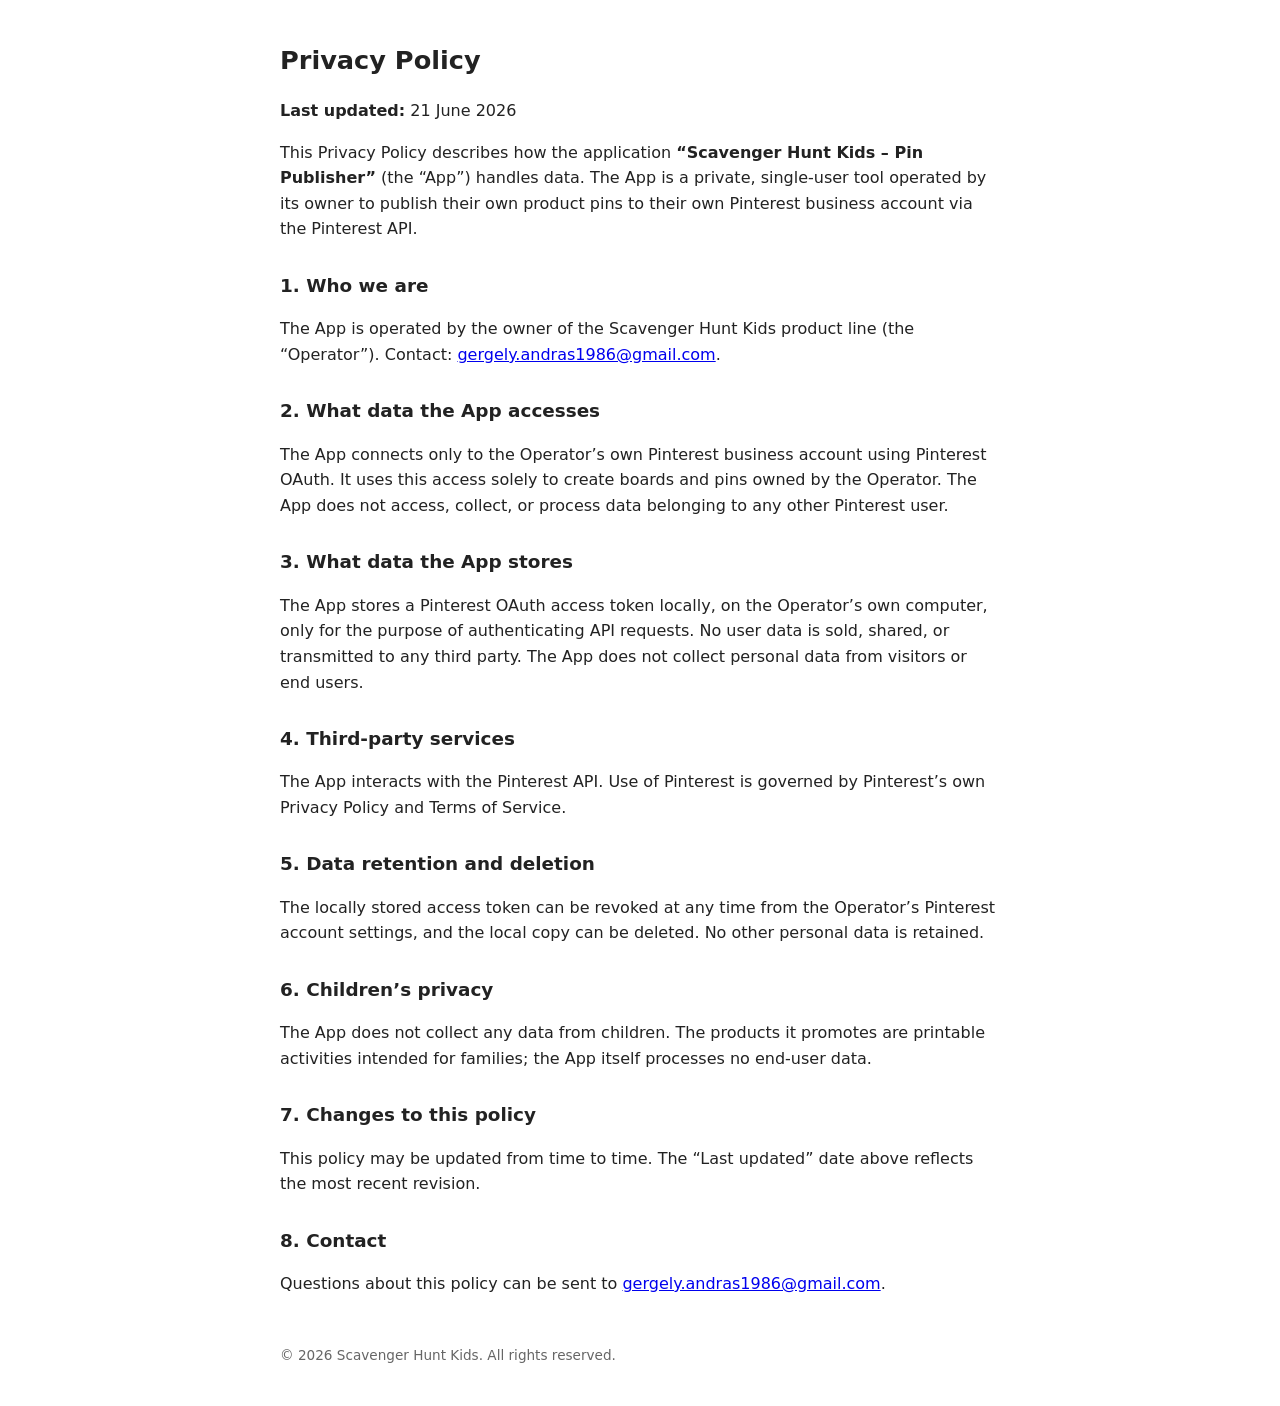
==== index.html @ d019f47f "Add privacy policy page" ====
<!DOCTYPE html>
<html lang="en">
<head>
  <meta charset="utf-8">
  <meta name="viewport" content="width=device-width, initial-scale=1">
  <title>Privacy Policy — Scavenger Hunt Kids</title>
  <style>
    body { font-family: system-ui, -apple-system, Arial, sans-serif; max-width: 720px;
           margin: 40px auto; padding: 0 20px; line-height: 1.6; color: #222; }
    h1 { font-size: 1.6rem; }
    h2 { font-size: 1.15rem; margin-top: 1.8rem; }
    footer { margin-top: 3rem; font-size: 0.85rem; color: #666; }
  </style>
</head>
<body>
  <h1>Privacy Policy</h1>
  <p><strong>Last updated:</strong> 21 June 2026</p>

  <p>This Privacy Policy describes how the application
  <strong>“Scavenger Hunt Kids – Pin Publisher”</strong> (the “App”) handles data.
  The App is a private, single-user tool operated by its owner to publish their own
  product pins to their own Pinterest business account via the Pinterest API.</p>

  <h2>1. Who we are</h2>
  <p>The App is operated by the owner of the Scavenger Hunt Kids product line
  (the “Operator”). Contact: <a href="mailto:gergely.andras1986@gmail.com">gergely.andras1986@gmail.com</a>.</p>

  <h2>2. What data the App accesses</h2>
  <p>The App connects only to the Operator’s own Pinterest business account using
  Pinterest OAuth. It uses this access solely to create boards and pins owned by the
  Operator. The App does not access, collect, or process data belonging to any other
  Pinterest user.</p>

  <h2>3. What data the App stores</h2>
  <p>The App stores a Pinterest OAuth access token locally, on the Operator’s own
  computer, only for the purpose of authenticating API requests. No user data is
  sold, shared, or transmitted to any third party. The App does not collect personal
  data from visitors or end users.</p>

  <h2>4. Third-party services</h2>
  <p>The App interacts with the Pinterest API. Use of Pinterest is governed by
  Pinterest’s own Privacy Policy and Terms of Service.</p>

  <h2>5. Data retention and deletion</h2>
  <p>The locally stored access token can be revoked at any time from the Operator’s
  Pinterest account settings, and the local copy can be deleted. No other personal
  data is retained.</p>

  <h2>6. Children’s privacy</h2>
  <p>The App does not collect any data from children. The products it promotes are
  printable activities intended for families; the App itself processes no end-user data.</p>

  <h2>7. Changes to this policy</h2>
  <p>This policy may be updated from time to time. The “Last updated” date above
  reflects the most recent revision.</p>

  <h2>8. Contact</h2>
  <p>Questions about this policy can be sent to
  <a href="mailto:gergely.andras1986@gmail.com">gergely.andras1986@gmail.com</a>.</p>

  <footer>© 2026 Scavenger Hunt Kids. All rights reserved.</footer>
</body>
</html>
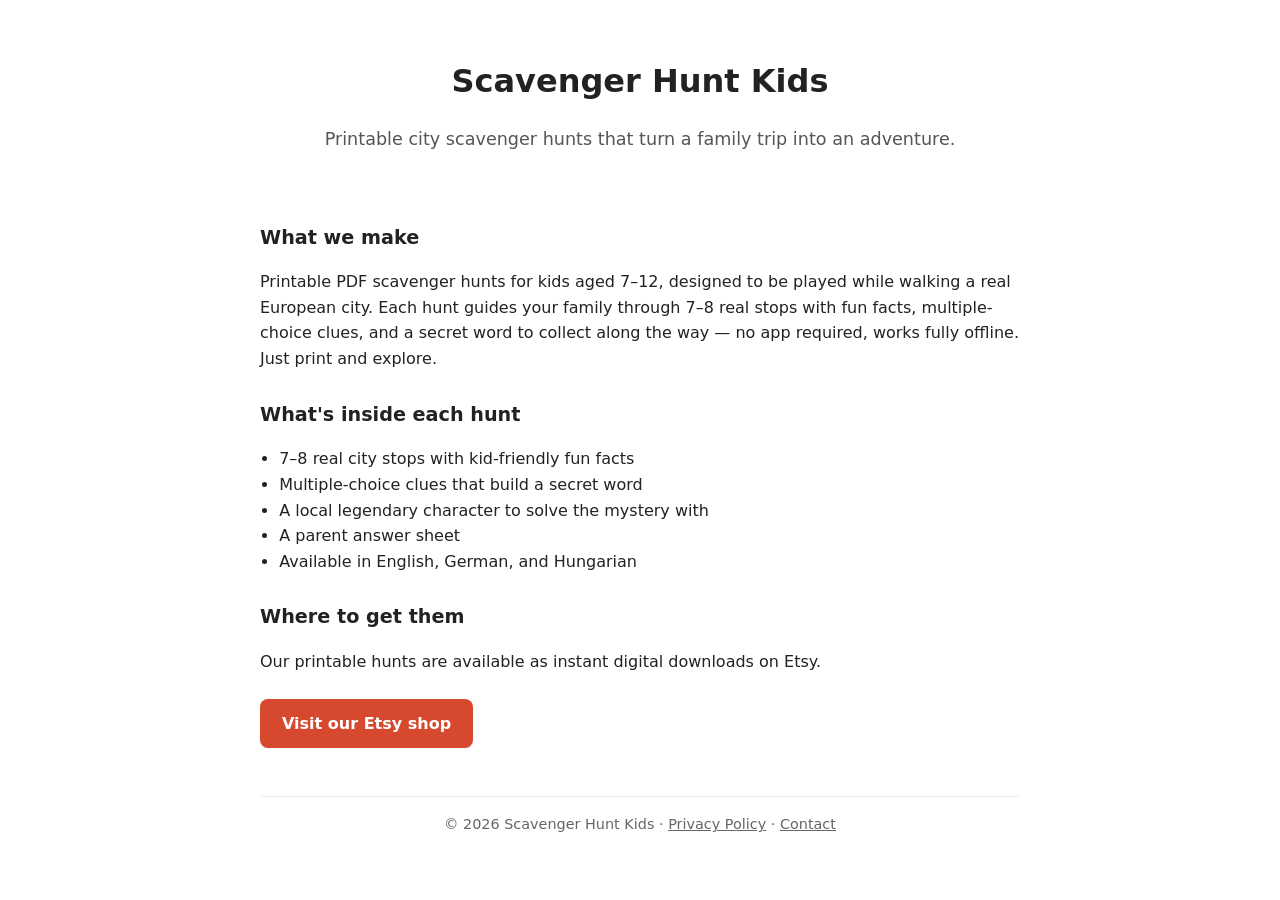
==== commit 199f197e: "Add landing homepage; move privacy policy to /privacy/" ====
--- a/index.html
+++ b/index.html
@@ -3,61 +3,58 @@
 <head>
   <meta charset="utf-8">
   <meta name="viewport" content="width=device-width, initial-scale=1">
-  <title>Privacy Policy — Scavenger Hunt Kids</title>
+  <title>Scavenger Hunt Kids — Printable City Scavenger Hunts</title>
   <style>
-    body { font-family: system-ui, -apple-system, Arial, sans-serif; max-width: 720px;
-           margin: 40px auto; padding: 0 20px; line-height: 1.6; color: #222; }
-    h1 { font-size: 1.6rem; }
-    h2 { font-size: 1.15rem; margin-top: 1.8rem; }
-    footer { margin-top: 3rem; font-size: 0.85rem; color: #666; }
+    body { font-family: system-ui, -apple-system, Arial, sans-serif; max-width: 760px;
+           margin: 0 auto; padding: 0 20px; line-height: 1.6; color: #222; }
+    header { text-align: center; padding: 56px 0 24px; }
+    h1 { font-size: 2rem; margin: 0 0 8px; }
+    .tag { color: #555; font-size: 1.1rem; }
+    section { margin: 28px 0; }
+    h2 { font-size: 1.2rem; }
+    .cta { display: inline-block; margin-top: 8px; padding: 12px 22px; background: #d6492f;
+           color: #fff; text-decoration: none; border-radius: 8px; font-weight: 600; }
+    ul { padding-left: 1.2rem; }
+    footer { margin: 48px 0 32px; padding-top: 16px; border-top: 1px solid #eee;
+             font-size: 0.9rem; color: #666; text-align: center; }
+    footer a { color: #666; }
   </style>
 </head>
 <body>
-  <h1>Privacy Policy</h1>
-  <p><strong>Last updated:</strong> 21 June 2026</p>
+  <header>
+    <h1>Scavenger Hunt Kids</h1>
+    <p class="tag">Printable city scavenger hunts that turn a family trip into an adventure.</p>
+  </header>
 
-  <p>This Privacy Policy describes how the application
-  <strong>“Scavenger Hunt Kids – Pin Publisher”</strong> (the “App”) handles data.
-  The App is a private, single-user tool operated by its owner to publish their own
-  product pins to their own Pinterest business account via the Pinterest API.</p>
+  <section>
+    <h2>What we make</h2>
+    <p>Printable PDF scavenger hunts for kids aged 7–12, designed to be played while
+    walking a real European city. Each hunt guides your family through 7–8 real stops
+    with fun facts, multiple-choice clues, and a secret word to collect along the way —
+    no app required, works fully offline. Just print and explore.</p>
+  </section>
 
-  <h2>1. Who we are</h2>
-  <p>The App is operated by the owner of the Scavenger Hunt Kids product line
-  (the “Operator”). Contact: <a href="mailto:gergely.andras1986@gmail.com">gergely.andras1986@gmail.com</a>.</p>
+  <section>
+    <h2>What's inside each hunt</h2>
+    <ul>
+      <li>7–8 real city stops with kid-friendly fun facts</li>
+      <li>Multiple-choice clues that build a secret word</li>
+      <li>A local legendary character to solve the mystery with</li>
+      <li>A parent answer sheet</li>
+      <li>Available in English, German, and Hungarian</li>
+    </ul>
+  </section>
 
-  <h2>2. What data the App accesses</h2>
-  <p>The App connects only to the Operator’s own Pinterest business account using
-  Pinterest OAuth. It uses this access solely to create boards and pins owned by the
-  Operator. The App does not access, collect, or process data belonging to any other
-  Pinterest user.</p>
+  <section>
+    <h2>Where to get them</h2>
+    <p>Our printable hunts are available as instant digital downloads on Etsy.</p>
+    <a class="cta" href="https://www.etsy.com/shop/ScavengerHuntKids">Visit our Etsy shop</a>
+  </section>
 
-  <h2>3. What data the App stores</h2>
-  <p>The App stores a Pinterest OAuth access token locally, on the Operator’s own
-  computer, only for the purpose of authenticating API requests. No user data is
-  sold, shared, or transmitted to any third party. The App does not collect personal
-  data from visitors or end users.</p>
-
-  <h2>4. Third-party services</h2>
-  <p>The App interacts with the Pinterest API. Use of Pinterest is governed by
-  Pinterest’s own Privacy Policy and Terms of Service.</p>
-
-  <h2>5. Data retention and deletion</h2>
-  <p>The locally stored access token can be revoked at any time from the Operator’s
-  Pinterest account settings, and the local copy can be deleted. No other personal
-  data is retained.</p>
-
-  <h2>6. Children’s privacy</h2>
-  <p>The App does not collect any data from children. The products it promotes are
-  printable activities intended for families; the App itself processes no end-user data.</p>
-
-  <h2>7. Changes to this policy</h2>
-  <p>This policy may be updated from time to time. The “Last updated” date above
-  reflects the most recent revision.</p>
-
-  <h2>8. Contact</h2>
-  <p>Questions about this policy can be sent to
-  <a href="mailto:gergely.andras1986@gmail.com">gergely.andras1986@gmail.com</a>.</p>
-
-  <footer>© 2026 Scavenger Hunt Kids. All rights reserved.</footer>
+  <footer>
+    © 2026 Scavenger Hunt Kids ·
+    <a href="/privacy/">Privacy Policy</a> ·
+    <a href="mailto:gergely.andras1986@gmail.com">Contact</a>
+  </footer>
 </body>
 </html>
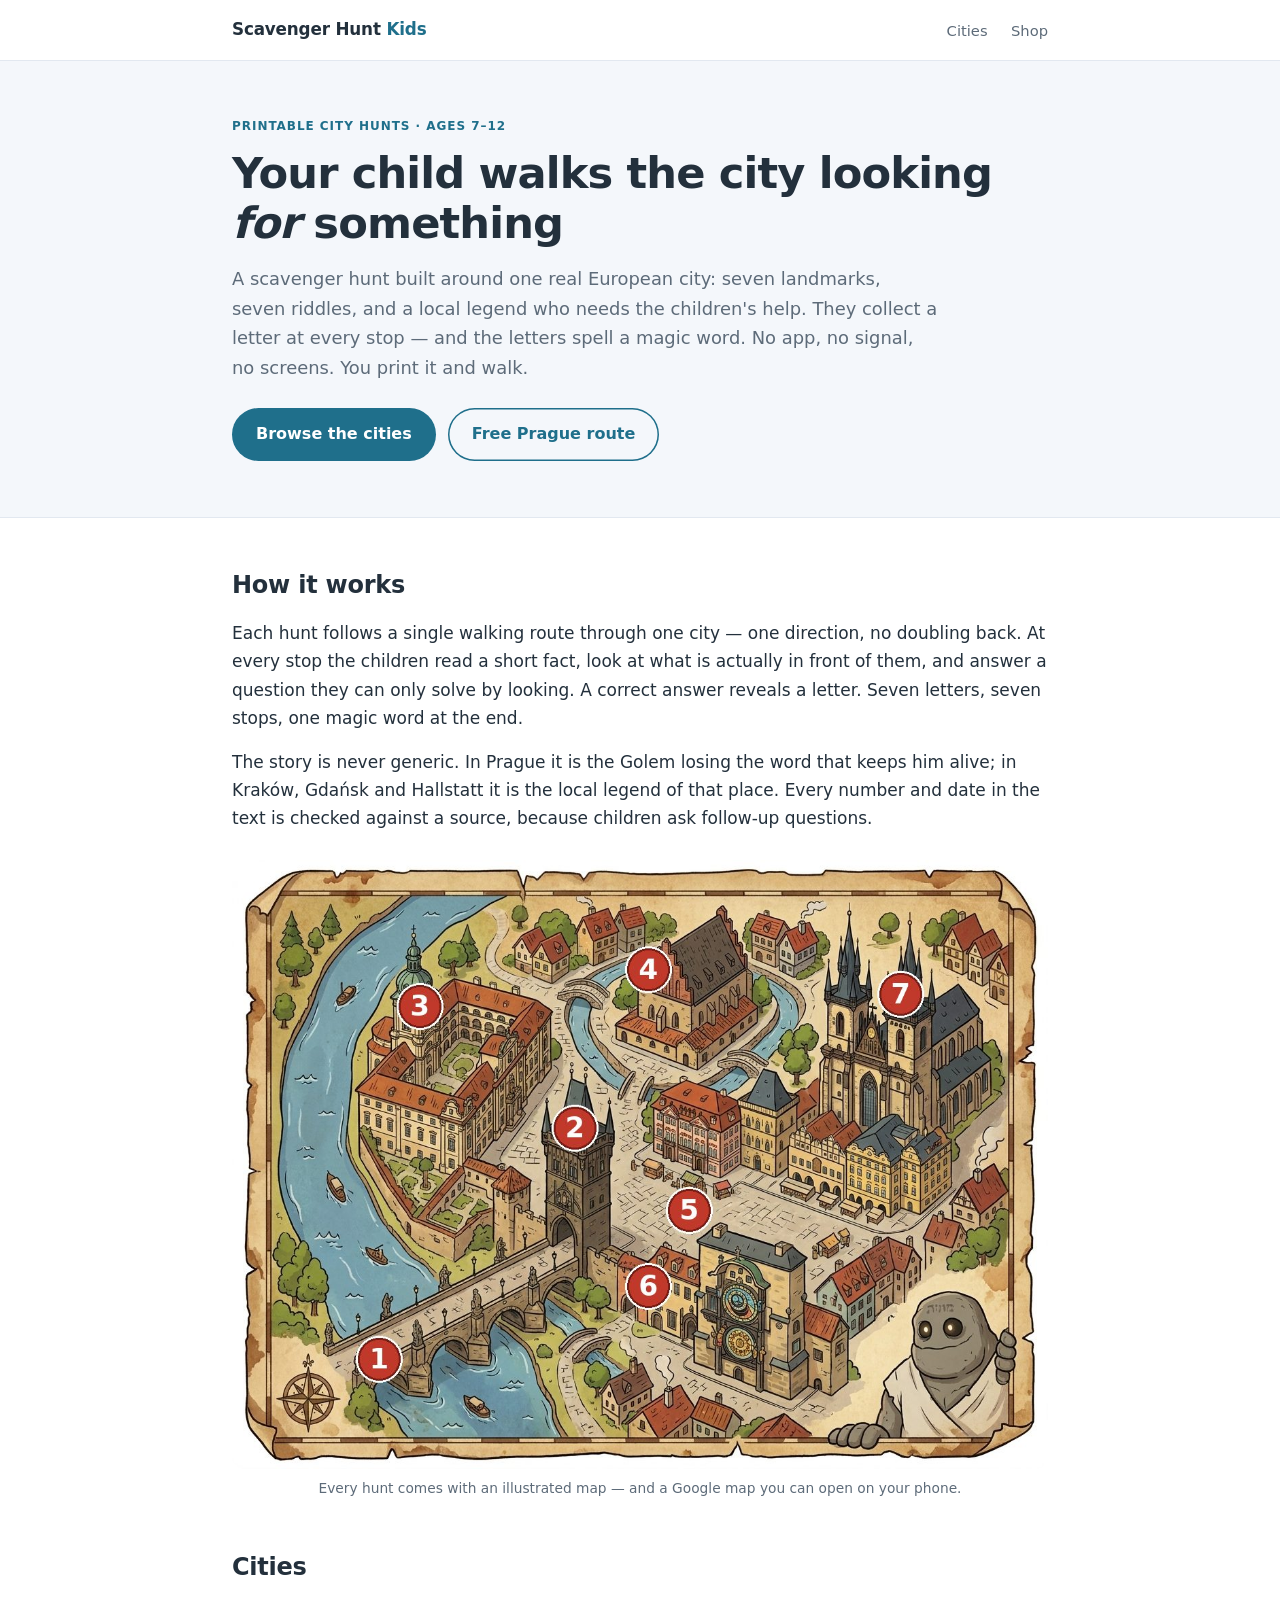
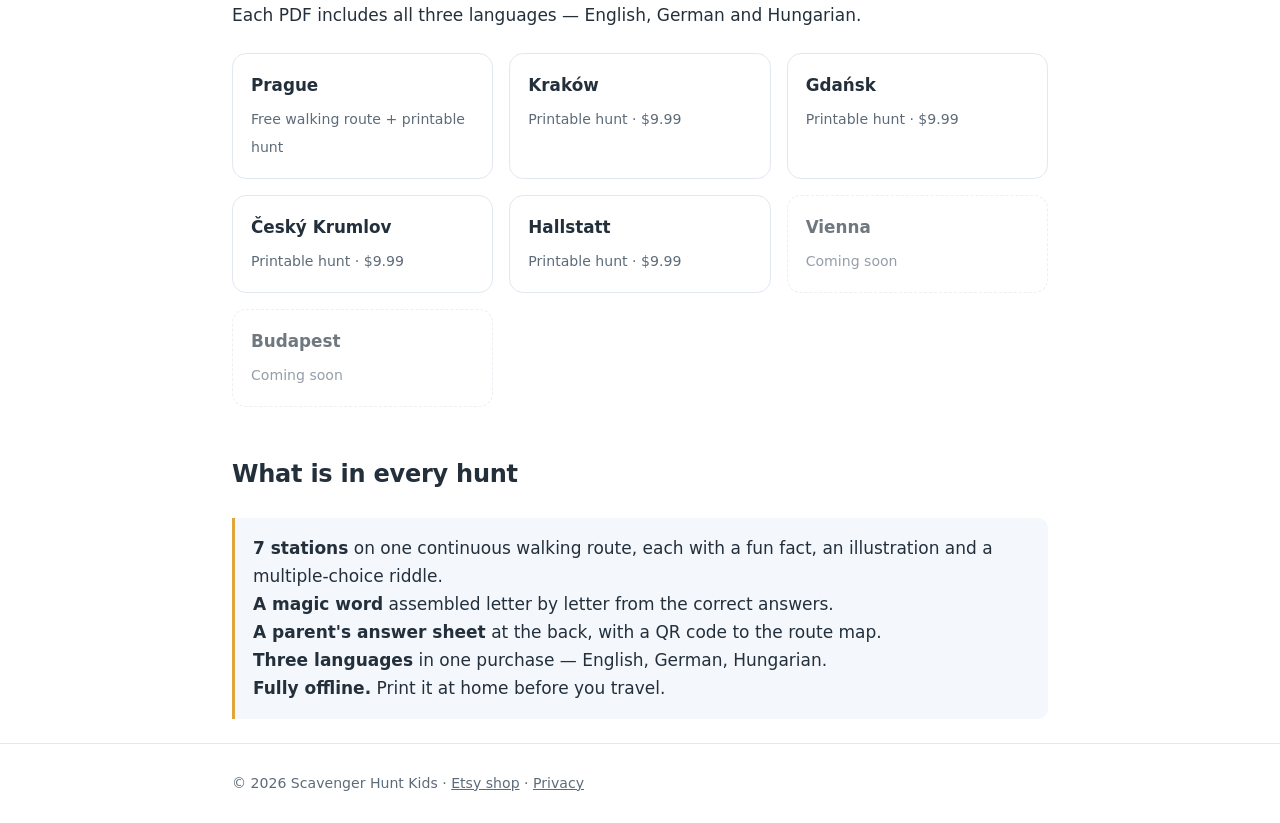
==== commit eebcba79: "Scavenger Hunt Kids site: homepage, Prague free walking route, privacy policy Pinterest domain-verif" ====
--- a/index.html
+++ b/index.html
@@ -3,58 +3,107 @@
 <head>
   <meta charset="utf-8">
   <meta name="viewport" content="width=device-width, initial-scale=1">
-  <title>Scavenger Hunt Kids — Printable City Scavenger Hunts</title>
-  <style>
-    body { font-family: system-ui, -apple-system, Arial, sans-serif; max-width: 760px;
-           margin: 0 auto; padding: 0 20px; line-height: 1.6; color: #222; }
-    header { text-align: center; padding: 56px 0 24px; }
-    h1 { font-size: 2rem; margin: 0 0 8px; }
-    .tag { color: #555; font-size: 1.1rem; }
-    section { margin: 28px 0; }
-    h2 { font-size: 1.2rem; }
-    .cta { display: inline-block; margin-top: 8px; padding: 12px 22px; background: #d6492f;
-           color: #fff; text-decoration: none; border-radius: 8px; font-weight: 600; }
-    ul { padding-left: 1.2rem; }
-    footer { margin: 48px 0 32px; padding-top: 16px; border-top: 1px solid #eee;
-             font-size: 0.9rem; color: #666; text-align: center; }
-    footer a { color: #666; }
-  </style>
+  <meta name="p:domain_verify" content="43fcb5acb87e953c11ab34fe5e778655"/>
+
+  <title>Scavenger Hunt Kids — Printable City Hunts for Families in Europe</title>
+  <meta name="description" content="Free kid-friendly walking routes and printable scavenger hunts for European cities. Real landmarks, real facts, a local legend to solve — no app, just print and explore.">
+  <link rel="canonical" href="https://scavengerhuntkids.github.io/">
+
+  <meta property="og:type" content="website">
+  <meta property="og:title" content="Scavenger Hunt Kids — Printable City Hunts for Families">
+  <meta property="og:description" content="Free walking routes and printable scavenger hunts for European cities, built for children aged 7–12.">
+  <meta property="og:image" content="https://scavengerhuntkids.github.io/assets/img/prague-cover.jpg">
+  <meta property="og:url" content="https://scavengerhuntkids.github.io/">
+
+  <link rel="stylesheet" href="assets/style.css">
 </head>
 <body>
-  <header>
-    <h1>Scavenger Hunt Kids</h1>
-    <p class="tag">Printable city scavenger hunts that turn a family trip into an adventure.</p>
-  </header>
 
-  <section>
-    <h2>What we make</h2>
-    <p>Printable PDF scavenger hunts for kids aged 7–12, designed to be played while
-    walking a real European city. Each hunt guides your family through 7–8 real stops
-    with fun facts, multiple-choice clues, and a secret word to collect along the way —
-    no app required, works fully offline. Just print and explore.</p>
-  </section>
+<header class="site-head">
+  <div class="wrap">
+    <a class="brand" href="./">Scavenger Hunt <span>Kids</span></a>
+    <nav>
+      <a href="#cities">Cities</a>
+      <a href="https://www.etsy.com/shop/ScavengerHuntKids">Shop</a>
+    </nav>
+  </div>
+</header>
 
-  <section>
-    <h2>What's inside each hunt</h2>
-    <ul>
-      <li>7–8 real city stops with kid-friendly fun facts</li>
-      <li>Multiple-choice clues that build a secret word</li>
-      <li>A local legendary character to solve the mystery with</li>
-      <li>A parent answer sheet</li>
-      <li>Available in English, German, and Hungarian</li>
-    </ul>
-  </section>
+<section class="hero">
+  <div class="wrap">
+    <p class="eyebrow">Printable city hunts · ages 7–12</p>
+    <h1>Your child walks the city looking <em>for</em> something</h1>
+    <p class="lede">A scavenger hunt built around one real European city: seven landmarks, seven riddles, and a local legend who needs the children's help. They collect a letter at every stop — and the letters spell a magic word. No app, no signal, no screens. You print it and walk.</p>
+    <div class="btn-row">
+      <a class="btn" href="#cities">Browse the cities</a>
+      <a class="btn btn-ghost" href="prague/">Free Prague route</a>
+    </div>
+  </div>
+</section>
 
-  <section>
-    <h2>Where to get them</h2>
-    <p>Our printable hunts are available as instant digital downloads on Etsy.</p>
-    <a class="cta" href="https://www.etsy.com/shop/ScavengerHuntKids">Visit our Etsy shop</a>
-  </section>
+<main class="wrap">
 
-  <footer>
+  <h2>How it works</h2>
+  <p>Each hunt follows a single walking route through one city — one direction, no doubling back. At every stop the children read a short fact, look at what is actually in front of them, and answer a question they can only solve by looking. A correct answer reveals a letter. Seven letters, seven stops, one magic word at the end.</p>
+  <p>The story is never generic. In Prague it is the Golem losing the word that keeps him alive; in Kraków, Gdańsk and Hallstatt it is the local legend of that place. Every number and date in the text is checked against a source, because children ask follow-up questions.</p>
+
+  <figure>
+    <img src="assets/img/prague-map.jpg" alt="Illustrated map of the Prague scavenger hunt route">
+    <figcaption>Every hunt comes with an illustrated map — and a Google map you can open on your phone.</figcaption>
+  </figure>
+
+  <h2 id="cities">Cities</h2>
+  <p>Each PDF includes all three languages — English, German and Hungarian.</p>
+
+  <div class="cities">
+    <a class="city" href="prague/">
+      <strong>Prague</strong>
+      <span>Free walking route + printable hunt</span>
+    </a>
+    <a class="city" href="https://www.etsy.com/listing/4525553292/krakow-scavenger-hunt-for-kids-printable">
+      <strong>Kraków</strong>
+      <span>Printable hunt · $9.99</span>
+    </a>
+    <a class="city" href="https://www.etsy.com/listing/4526663389/gdansk-scavenger-hunt-for-kids-printable">
+      <strong>Gdańsk</strong>
+      <span>Printable hunt · $9.99</span>
+    </a>
+    <a class="city" href="https://www.etsy.com/listing/4526678095/cesky-krumlov-scavenger-hunt-for-kids">
+      <strong>Český Krumlov</strong>
+      <span>Printable hunt · $9.99</span>
+    </a>
+    <a class="city" href="https://www.etsy.com/listing/4531555891/hallstatt-scavenger-hunt-for-kids">
+      <strong>Hallstatt</strong>
+      <span>Printable hunt · $9.99</span>
+    </a>
+    <a class="city" style="opacity:.65; border-style:dashed;">
+      <strong>Vienna</strong>
+      <span>Coming soon</span>
+    </a>
+    <a class="city" style="opacity:.65; border-style:dashed;">
+      <strong>Budapest</strong>
+      <span>Coming soon</span>
+    </a>
+  </div>
+
+  <h2>What is in every hunt</h2>
+  <div class="note">
+    <p><strong>7 stations</strong> on one continuous walking route, each with a fun fact, an illustration and a multiple-choice riddle.<br>
+    <strong>A magic word</strong> assembled letter by letter from the correct answers.<br>
+    <strong>A parent's answer sheet</strong> at the back, with a QR code to the route map.<br>
+    <strong>Three languages</strong> in one purchase — English, German, Hungarian.<br>
+    <strong>Fully offline.</strong> Print it at home before you travel.</p>
+  </div>
+
+</main>
+
+<footer>
+  <div class="wrap">
     © 2026 Scavenger Hunt Kids ·
-    <a href="/privacy/">Privacy Policy</a> ·
-    <a href="mailto:gergely.andras1986@gmail.com">Contact</a>
-  </footer>
+    <a href="https://www.etsy.com/shop/ScavengerHuntKids">Etsy shop</a> ·
+    <a href="/privacy-policy/">Privacy</a>
+  </div>
+</footer>
+
 </body>
 </html>
--- a/assets/style.css
+++ b/assets/style.css
@@ -0,0 +1,146 @@
+:root {
+  --ink: #23303c;
+  --muted: #5d6b79;
+  --line: #e2e8f0;
+  --paper: #ffffff;
+  --wash: #f4f7fb;
+  --accent: #1f6f8b;
+  --accent-dark: #16556c;
+  --gold: #e0a63c;
+  --radius: 14px;
+  --wrap: 860px;
+}
+
+* { box-sizing: border-box; }
+
+body {
+  margin: 0;
+  font-family: system-ui, -apple-system, "Segoe UI", Roboto, Arial, sans-serif;
+  color: var(--ink);
+  background: var(--paper);
+  line-height: 1.65;
+  font-size: 17px;
+}
+
+.wrap { max-width: var(--wrap); margin: 0 auto; padding: 0 22px; }
+
+/* header */
+.site-head {
+  border-bottom: 1px solid var(--line);
+  background: var(--paper);
+}
+.site-head .wrap {
+  display: flex; align-items: center; justify-content: space-between;
+  gap: 16px; padding-top: 16px; padding-bottom: 16px;
+}
+.brand {
+  font-weight: 700; font-size: 1.05rem; letter-spacing: -0.01em;
+  color: var(--ink); text-decoration: none;
+}
+.brand span { color: var(--accent); }
+.site-head nav a {
+  color: var(--muted); text-decoration: none; font-size: 0.92rem; margin-left: 18px;
+}
+.site-head nav a:hover { color: var(--accent); }
+
+/* hero */
+.hero { background: var(--wash); border-bottom: 1px solid var(--line); }
+.hero .wrap { padding-top: 56px; padding-bottom: 56px; }
+.eyebrow {
+  text-transform: uppercase; letter-spacing: 0.08em; font-size: 0.75rem;
+  font-weight: 700; color: var(--accent); margin: 0 0 12px;
+}
+h1 {
+  font-size: clamp(1.9rem, 5vw, 2.7rem); line-height: 1.15;
+  margin: 0 0 16px; letter-spacing: -0.02em;
+}
+.lede { font-size: 1.12rem; color: var(--muted); margin: 0 0 26px; max-width: 62ch; }
+
+h2 { font-size: 1.5rem; margin: 48px 0 14px; letter-spacing: -0.01em; }
+h3 { font-size: 1.08rem; margin: 0 0 6px; }
+p { margin: 0 0 16px; }
+a { color: var(--accent); }
+
+/* buttons */
+.btn {
+  display: inline-block; background: var(--accent); color: #fff;
+  padding: 13px 24px; border-radius: 999px; text-decoration: none;
+  font-weight: 600; font-size: 1rem; border: 0; cursor: pointer;
+}
+.btn:hover { background: var(--accent-dark); }
+.btn-ghost {
+  background: transparent; color: var(--accent);
+  box-shadow: inset 0 0 0 1.5px var(--accent);
+}
+.btn-ghost:hover { background: var(--accent); color: #fff; }
+.btn-row { display: flex; flex-wrap: wrap; gap: 12px; align-items: center; }
+
+/* generic content */
+main { padding-bottom: 64px; }
+figure { margin: 28px 0; }
+figure img { width: 100%; height: auto; border-radius: var(--radius); display: block; }
+figcaption { font-size: 0.86rem; color: var(--muted); margin-top: 8px; text-align: center; }
+
+.note {
+  background: var(--wash); border-left: 3px solid var(--gold);
+  padding: 16px 18px; border-radius: 0 10px 10px 0; margin: 24px 0;
+}
+.note p:last-child { margin-bottom: 0; }
+
+/* stops */
+.stop {
+  display: flex; gap: 16px; padding: 20px 0; border-bottom: 1px solid var(--line);
+}
+.stop:last-child { border-bottom: 0; }
+.stop-num {
+  flex: 0 0 34px; height: 34px; border-radius: 50%;
+  background: var(--accent); color: #fff;
+  display: flex; align-items: center; justify-content: center;
+  font-weight: 700; font-size: 0.95rem;
+}
+.stop-body p { margin: 0 0 8px; }
+.stop-body p:last-child { margin-bottom: 0; }
+.tip { font-size: 0.92rem; color: var(--muted); }
+.tip strong { color: var(--ink); }
+
+/* map embed */
+.map-embed {
+  position: relative; width: 100%; aspect-ratio: 4 / 3;
+  border-radius: var(--radius); overflow: hidden; border: 1px solid var(--line);
+  margin: 24px 0;
+}
+.map-embed iframe { position: absolute; inset: 0; width: 100%; height: 100%; border: 0; }
+
+/* city cards */
+.cities { display: grid; grid-template-columns: repeat(auto-fill, minmax(210px, 1fr)); gap: 16px; margin: 24px 0; }
+.city {
+  border: 1px solid var(--line); border-radius: var(--radius); padding: 18px;
+  text-decoration: none; color: inherit; display: block; background: var(--paper);
+}
+.city:hover { border-color: var(--accent); }
+.city strong { display: block; font-size: 1.05rem; margin-bottom: 4px; }
+.city span { font-size: 0.88rem; color: var(--muted); }
+
+/* cta box */
+.cta {
+  background: var(--wash); border: 1px solid var(--line); border-radius: var(--radius);
+  padding: 28px; margin: 40px 0;
+  display: flex; gap: 24px; align-items: center; flex-wrap: wrap;
+}
+.cta img { width: 150px; height: auto; border-radius: 8px; flex: 0 0 auto; }
+.cta-body { flex: 1 1 300px; }
+.cta-body h2 { margin-top: 0; }
+.cta ul { margin: 0 0 18px; padding-left: 20px; color: var(--muted); }
+.cta ul li { margin-bottom: 4px; }
+
+/* footer */
+footer {
+  border-top: 1px solid var(--line); padding: 28px 0;
+  font-size: 0.88rem; color: var(--muted);
+}
+footer a { color: var(--muted); }
+
+@media (max-width: 640px) {
+  .cta { padding: 20px; }
+  .cta img { width: 110px; }
+}
